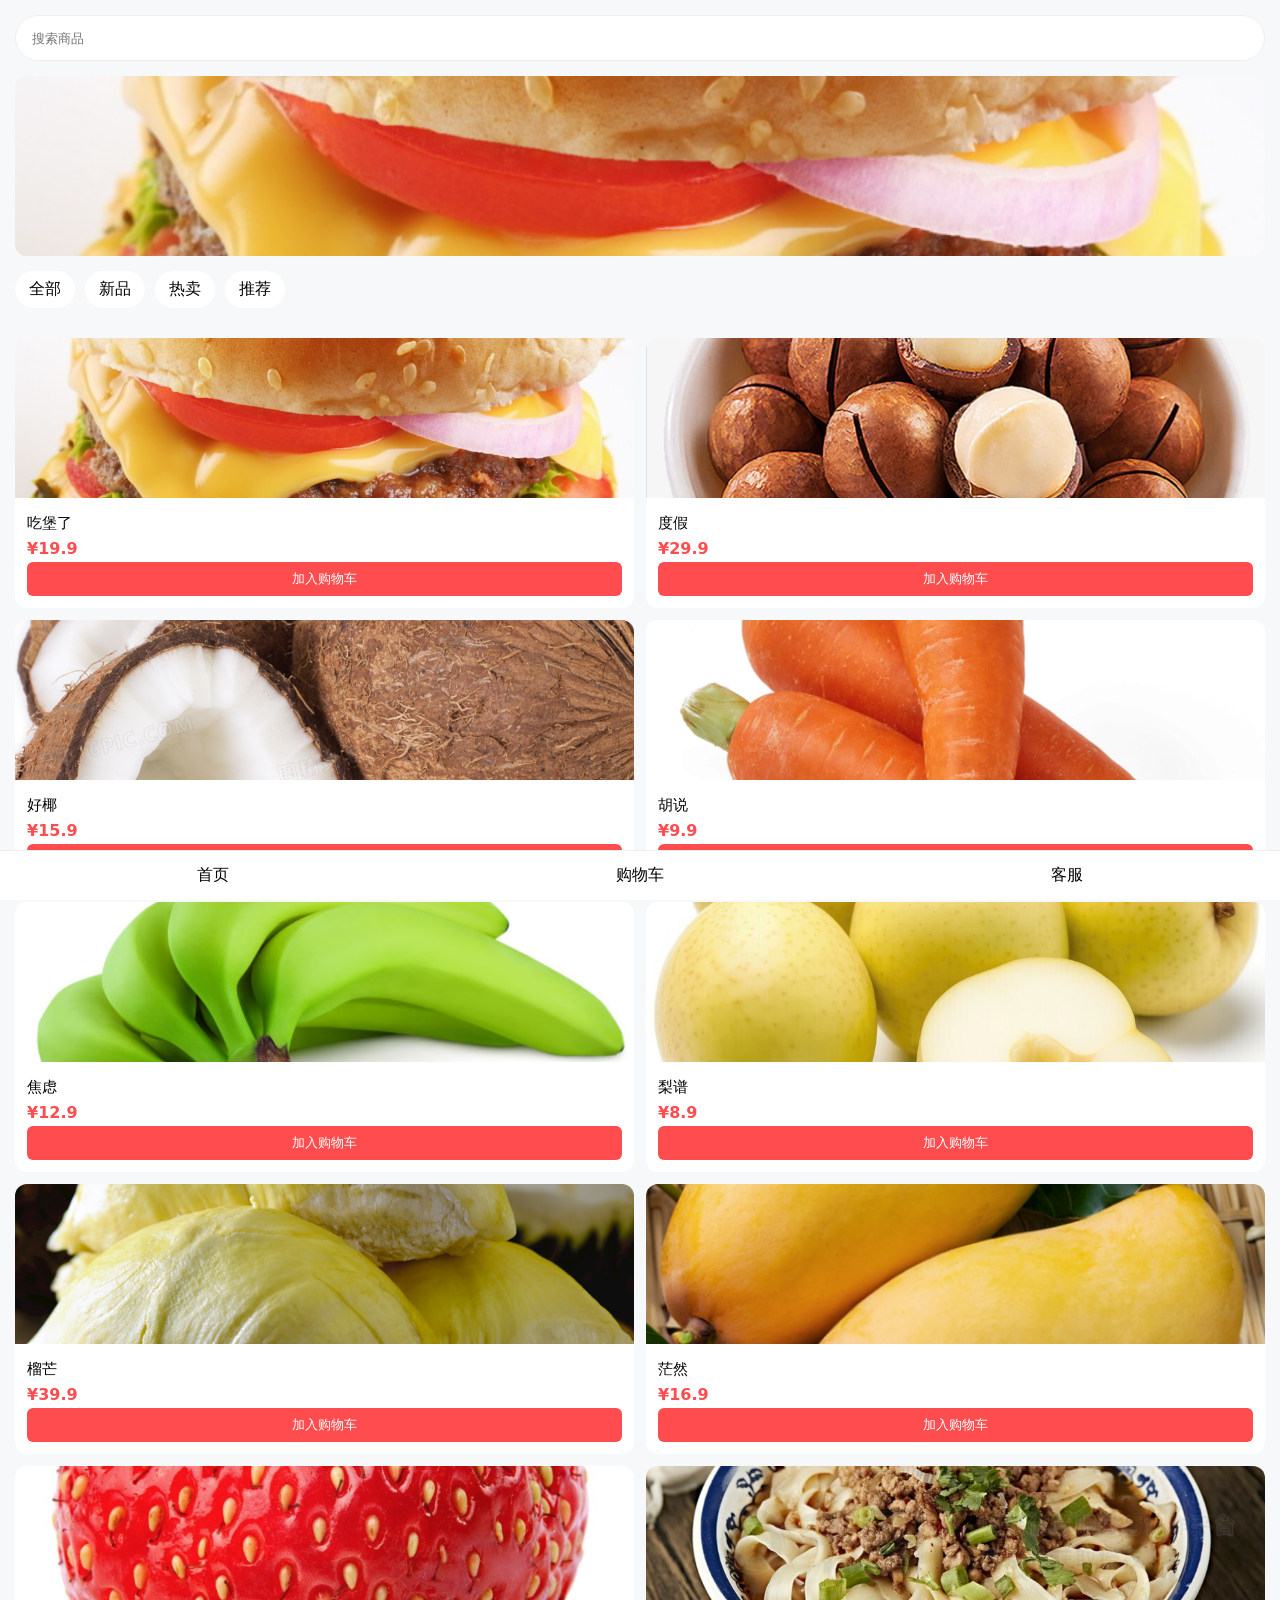
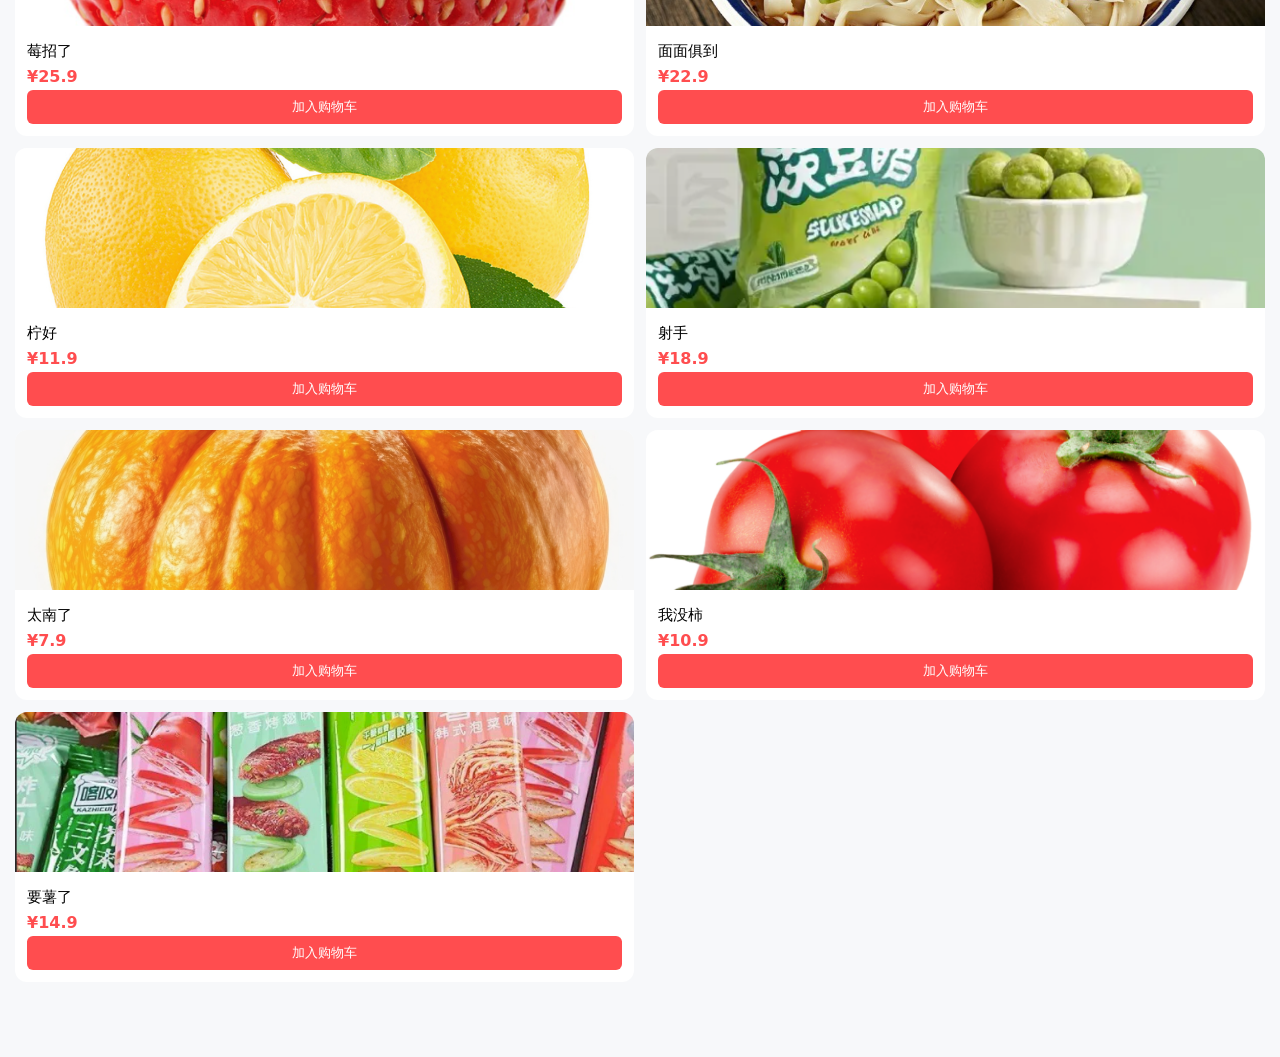
==== index.html @ 1a8d19d8 "Update and rename 首页index.html to index.html" ====
<!DOCTYPE html>
<html lang="zh-CN">
<head>
<meta charset="UTF-8">
<meta name="viewport" content="width=device-width, initial-scale=1.0">
<title>快来买东西</title>
<style>
*{margin:0;padding:0;box-sizing:border-box;font-family:system-ui;}
body{background:#f7f8fa;padding-bottom:60px;}
.search{padding:15px;}
.search input{width:100%;height:46px;border-radius:23px;border:1px solid #eee;padding:0 16px;outline:none;}
.banner{height:180px;background:#ff4d4f;margin:0 15px;border-radius:12px;overflow:hidden;}
.banner img{width:100%;height:100%;object-fit:cover;}
.cate{display:flex;gap:10px;padding:15px;overflow-x:auto;}
.cate span{padding:8px 14px;background:#fff;border-radius:20px;white-space:nowrap;}
.goods{display:grid;grid-template-columns:1fr 1fr;gap:12px;padding:15px;}
.item{background:#fff;border-radius:12px;overflow:hidden;}
.item img{width:100%;height:160px;object-fit:cover;}
.info{padding:12px;}
.name{font-size:15px;margin-bottom:6px;}
.price{color:#ff4d4f;font-size:16px;font-weight:bold;}
.btn{background:#ff4d4f;color:#fff;border:none;width:100%;padding:8px 0;border-radius:6px;margin-top:4px;}
.nav{position:fixed;bottom:0;left:0;right:0;background:#fff;display:flex;border-top:1px solid #eee;}
.nav span{flex:1;text-align:center;padding:14px 0;cursor:pointer;}
</style>
</head>

<body>
<div class="search">
<input id="searchInput" placeholder="搜索商品">
</div>

<div class="banner">
<img src="images/吃堡了.png">
</div>

<div class="cate">
<span>全部</span><span>新品</span><span>热卖</span><span>推荐</span>
</div>

<div class="goods" id="list"></div>

<div class="nav">
<span onclick="goHome()">首页</span>
<span onclick="goCart()">购物车</span>
<span onclick="goService()">客服</span>
</div>

<script src="script.js"></script>
<script>
let goods = [
  {id:1,name:"吃堡了",image:"images/吃堡了.png",price:19.9},
  {id:2,name:"度假",image:"images/度假.png",price:29.9},
  {id:3,name:"好椰",image:"images/好椰.png",price:15.9},
  {id:4,name:"胡说",image:"images/胡说.png",price:9.9},
  {id:5,name:"焦虑",image:"images/焦虑.png",price:12.9},
  {id:6,name:"梨谱",image:"images/梨谱.png",price:8.9},
  {id:7,name:"榴芒",image:"images/榴芒.png",price:39.9},
  {id:8,name:"茫然",image:"images/茫然.png",price:16.9},
  {id:9,name:"莓招了",image:"images/莓招了.png",price:25.9},
  {id:10,name:"面面俱到",image:"images/面面俱到.png",price:22.9},
  {id:11,name:"柠好",image:"images/柠好.png",price:11.9},
  {id:12,name:"射手",image:"images/射手.png",price:18.9},
  {id:13,name:"太南了",image:"images/太南了.png",price:7.9},
  {id:14,name:"我没柿",image:"images/我没柿.png",price:10.9},
  {id:15,name:"要薯了",image:"images/要薯了.png",price:14.9}
];

function render(){
  let list = document.getElementById('list');
  list.innerHTML = '';
  goods.forEach(item=>{
    list.innerHTML += `
    <div class="item" onclick="goDetail(${item.id})">
      <img src="${item.image}">
      <div class="info">
        <div class="name">${item.name}</div>
        <div class="price">¥${item.price}</div>
        <button class="btn" onclick="addCart(${item.id},event)">加入购物车</button>
      </div>
    </div>`;
  });
}

function goDetail(id){
  let item = goods.find(i=>i.id==id);
  localStorage.setItem('detail',JSON.stringify(item));
  location.href='detail.html';
}

function addCart(id,e){
  e.stopPropagation();
  let item = goods.find(i=>i.id==id);
  let cart = JSON.parse(localStorage.getItem('cart')||'[]');
  cart.push(item);
  localStorage.setItem('cart',JSON.stringify(cart));
  alert('已加入购物车');
}

render();
</script>
</body>
</html>
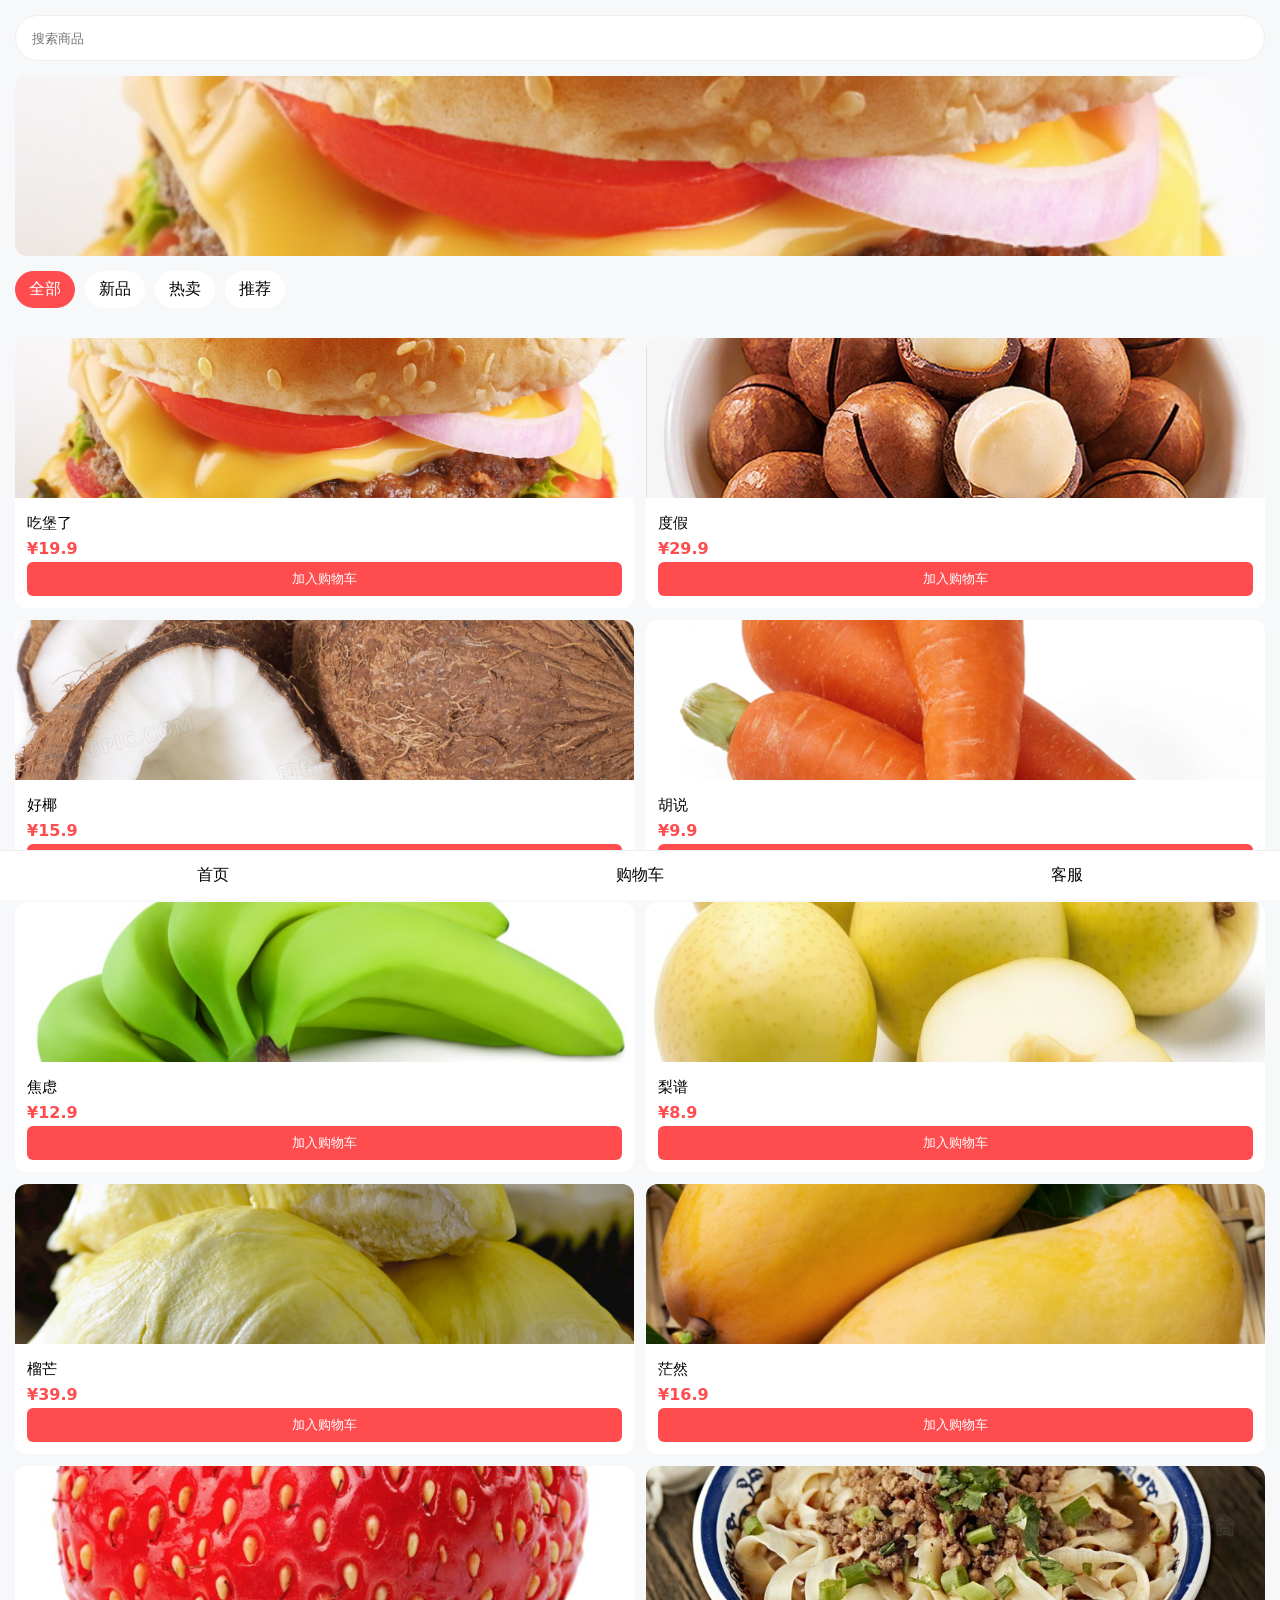
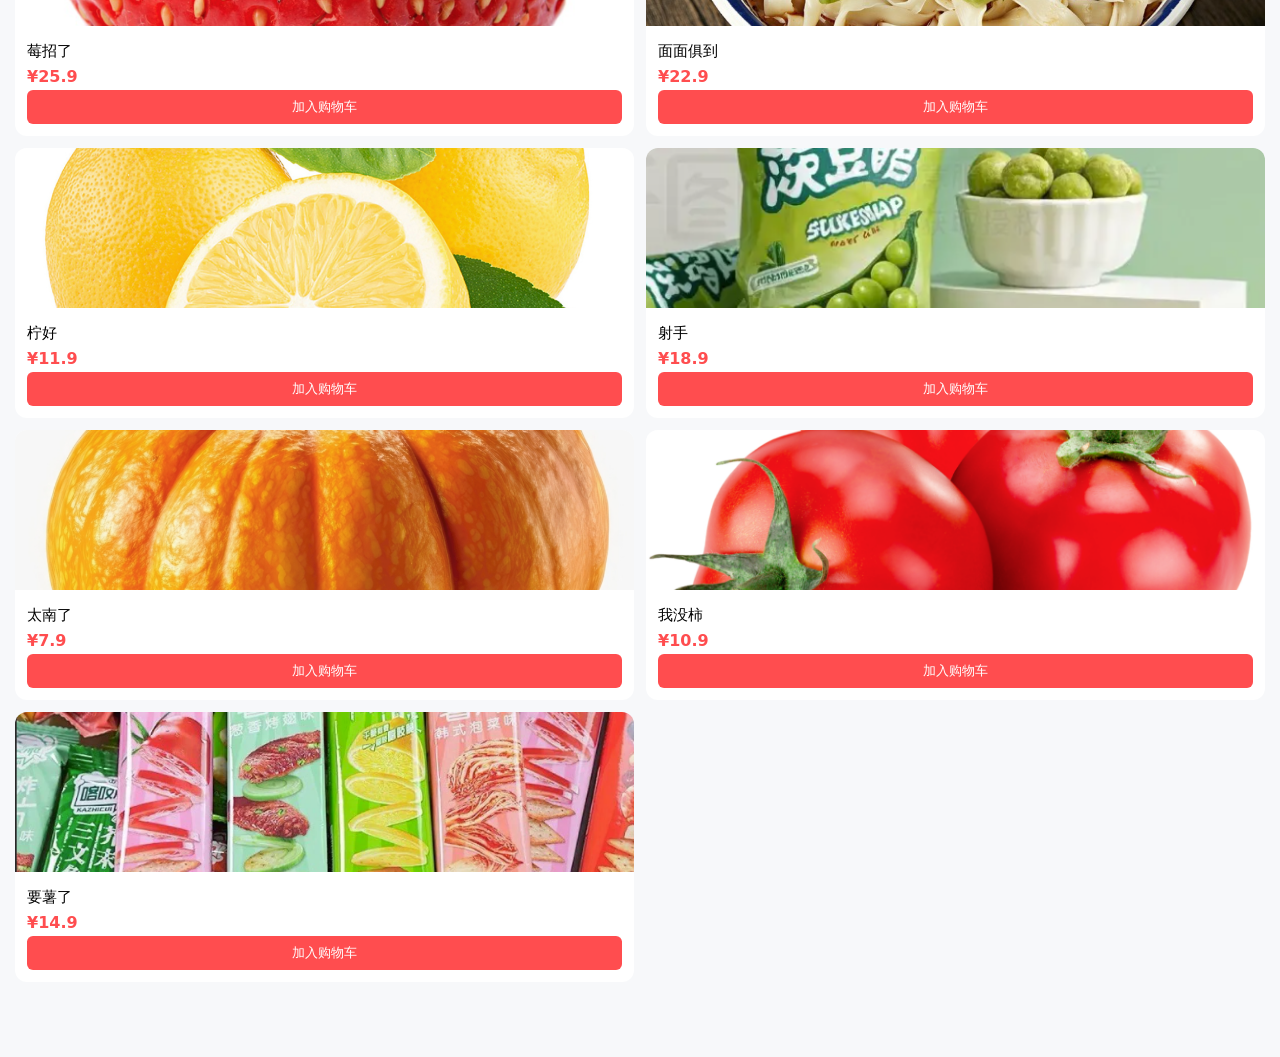
==== commit d3b42553: "Update index.html" ====
--- a/index.html
+++ b/index.html
@@ -3,7 +3,7 @@
 <head>
 <meta charset="UTF-8">
 <meta name="viewport" content="width=device-width, initial-scale=1.0">
-<title>快来买东西</title>
+<title>商城</title>
 <style>
 *{margin:0;padding:0;box-sizing:border-box;font-family:system-ui;}
 body{background:#f7f8fa;padding-bottom:60px;}
@@ -12,7 +12,8 @@
 .banner{height:180px;background:#ff4d4f;margin:0 15px;border-radius:12px;overflow:hidden;}
 .banner img{width:100%;height:100%;object-fit:cover;}
 .cate{display:flex;gap:10px;padding:15px;overflow-x:auto;}
-.cate span{padding:8px 14px;background:#fff;border-radius:20px;white-space:nowrap;}
+.cate span{padding:8px 14px;background:#fff;border-radius:20px;white-space:nowrap;cursor:pointer;}
+.cate span.active{background:#ff4d4f;color:#fff;}
 .goods{display:grid;grid-template-columns:1fr 1fr;gap:12px;padding:15px;}
 .item{background:#fff;border-radius:12px;overflow:hidden;}
 .item img{width:100%;height:160px;object-fit:cover;}
@@ -27,7 +28,7 @@
 
 <body>
 <div class="search">
-<input id="searchInput" placeholder="搜索商品">
+<input id="searchInput" placeholder="搜索商品" oninput="searchGoods()">
 </div>
 
 <div class="banner">
@@ -35,7 +36,10 @@
 </div>
 
 <div class="cate">
-<span>全部</span><span>新品</span><span>热卖</span><span>推荐</span>
+<span class="active" onclick="changeCate('all')">全部</span>
+<span onclick="changeCate('新品')">新品</span>
+<span onclick="changeCate('热卖')">热卖</span>
+<span onclick="changeCate('推荐')">推荐</span>
 </div>
 
 <div class="goods" id="list"></div>
@@ -49,27 +53,29 @@
 <script src="script.js"></script>
 <script>
 let goods = [
-  {id:1,name:"吃堡了",image:"images/吃堡了.png",price:19.9},
-  {id:2,name:"度假",image:"images/度假.png",price:29.9},
-  {id:3,name:"好椰",image:"images/好椰.png",price:15.9},
-  {id:4,name:"胡说",image:"images/胡说.png",price:9.9},
-  {id:5,name:"焦虑",image:"images/焦虑.png",price:12.9},
-  {id:6,name:"梨谱",image:"images/梨谱.png",price:8.9},
-  {id:7,name:"榴芒",image:"images/榴芒.png",price:39.9},
-  {id:8,name:"茫然",image:"images/茫然.png",price:16.9},
-  {id:9,name:"莓招了",image:"images/莓招了.png",price:25.9},
-  {id:10,name:"面面俱到",image:"images/面面俱到.png",price:22.9},
-  {id:11,name:"柠好",image:"images/柠好.png",price:11.9},
-  {id:12,name:"射手",image:"images/射手.png",price:18.9},
-  {id:13,name:"太南了",image:"images/太南了.png",price:7.9},
-  {id:14,name:"我没柿",image:"images/我没柿.png",price:10.9},
-  {id:15,name:"要薯了",image:"images/要薯了.png",price:14.9}
+  {id:1,name:"吃堡了",image:"images/吃堡了.png",price:19.9,desc:"超搞笑谐音梗，吃了就饱了，治愈不开心！",type:"热卖"},
+  {id:2,name:"度假",image:"images/度假.png",price:29.9,desc:"我想去度假，不想上班啊！",type:"新品"},
+  {id:3,name:"好椰",image:"images/好椰.png",price:15.9,desc:"好耶！变成好椰！",type:"推荐"},
+  {id:4,name:"胡说",image:"images/胡说.png",price:9.9,desc:"你在胡说什么？",type:"热卖"},
+  {id:5,name:"焦虑",image:"images/焦虑.png",price:12.9,desc:"每天都在焦虑，啥也不想干",type:"新品"},
+  {id:6,name:"梨谱",image:"images/梨谱.png",price:8.9,desc:"离了大谱！",type:"推荐"},
+  {id:7,name:"榴芒",image:"images/榴芒.png",price:39.9,desc:"你就是个流氓！",type:"热卖"},
+  {id:8,name:"茫然",image:"images/茫然.png",price:16.9,desc:"我现在很茫然…",type:"新品"},
+  {id:9,name:"莓招了",image:"images/莓招了.png",price:25.9,desc:"没招了！救救我",type:"推荐"},
+  {id:10,name:"面面俱到",image:"images/面面俱到.png",price:22.9,desc:"面条都比你努力",type:"热卖"},
+  {id:11,name:"柠好",image:"images/柠好.png",price:11.9,desc:"你好！柠好！",type:"新品"},
+  {id:12,name:"射手",image:"images/射手.png",price:18.9,desc:"我是射手，别惹我",type:"推荐"},
+  {id:13,name:"太南了",image:"images/太南了.png",price:7.9,desc:"太难了！我太南了",type:"热卖"},
+  {id:14,name:"我没柿",image:"images/我没柿.png",price:10.9,desc:"我没事！我没柿！",type:"新品"},
+  {id:15,name:"要薯了",image:"images/要薯了.png",price:14.9,desc:"要死了！要薯了！",type:"推荐"}
 ];
+
+let currentList = [...goods];
 
 function render(){
   let list = document.getElementById('list');
   list.innerHTML = '';
-  goods.forEach(item=>{
+  currentList.forEach(item=>{
     list.innerHTML += `
     <div class="item" onclick="goDetail(${item.id})">
       <img src="${item.image}">
@@ -97,6 +103,23 @@
   alert('已加入购物车');
 }
 
+function searchGoods(){
+  let key = document.getElementById('searchInput').value.toLowerCase();
+  currentList = goods.filter(i=>i.name.toLowerCase().includes(key));
+  render();
+}
+
+function changeCate(type){
+  document.querySelectorAll('.cate span').forEach(s=>s.classList.remove('active'));
+  event.target.classList.add('active');
+  if(type=='all'){
+    currentList=[...goods];
+  }else{
+    currentList=goods.filter(i=>i.type==type);
+  }
+  render();
+}
+
 render();
 </script>
 </body>
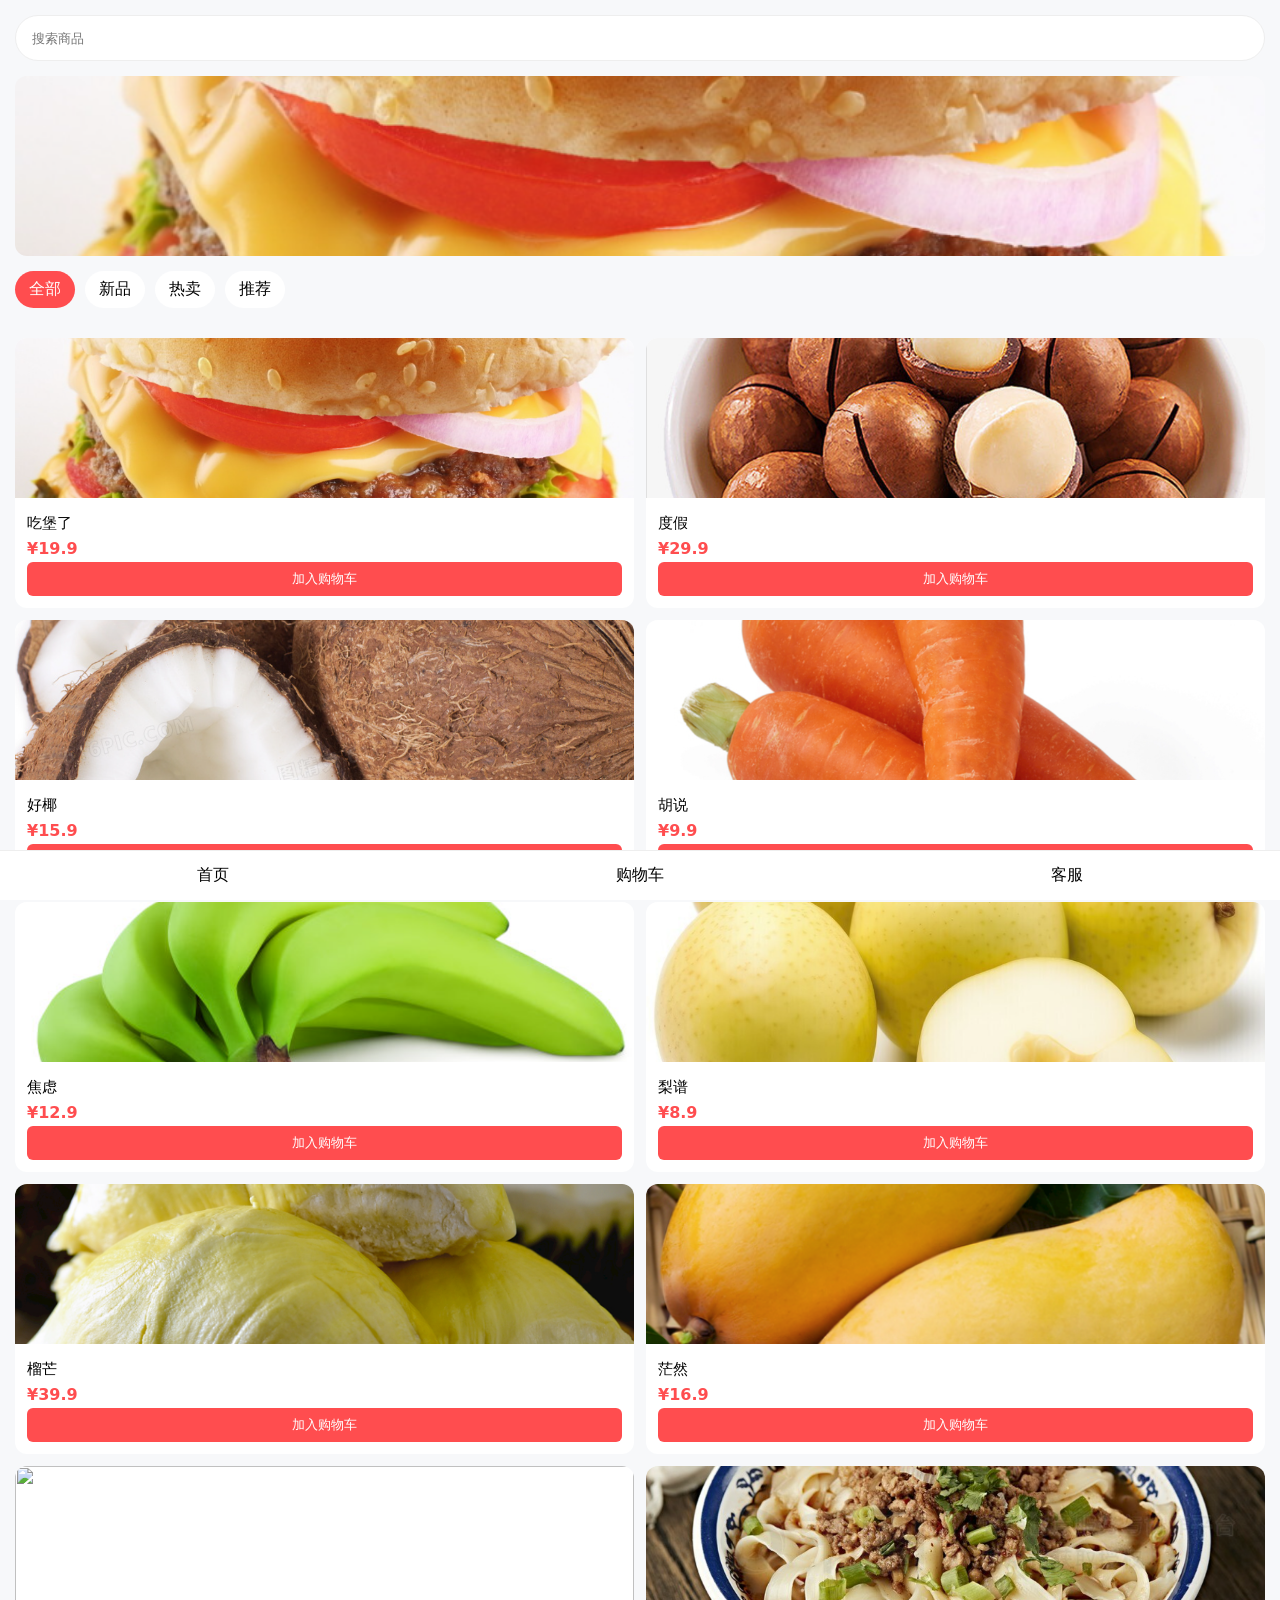
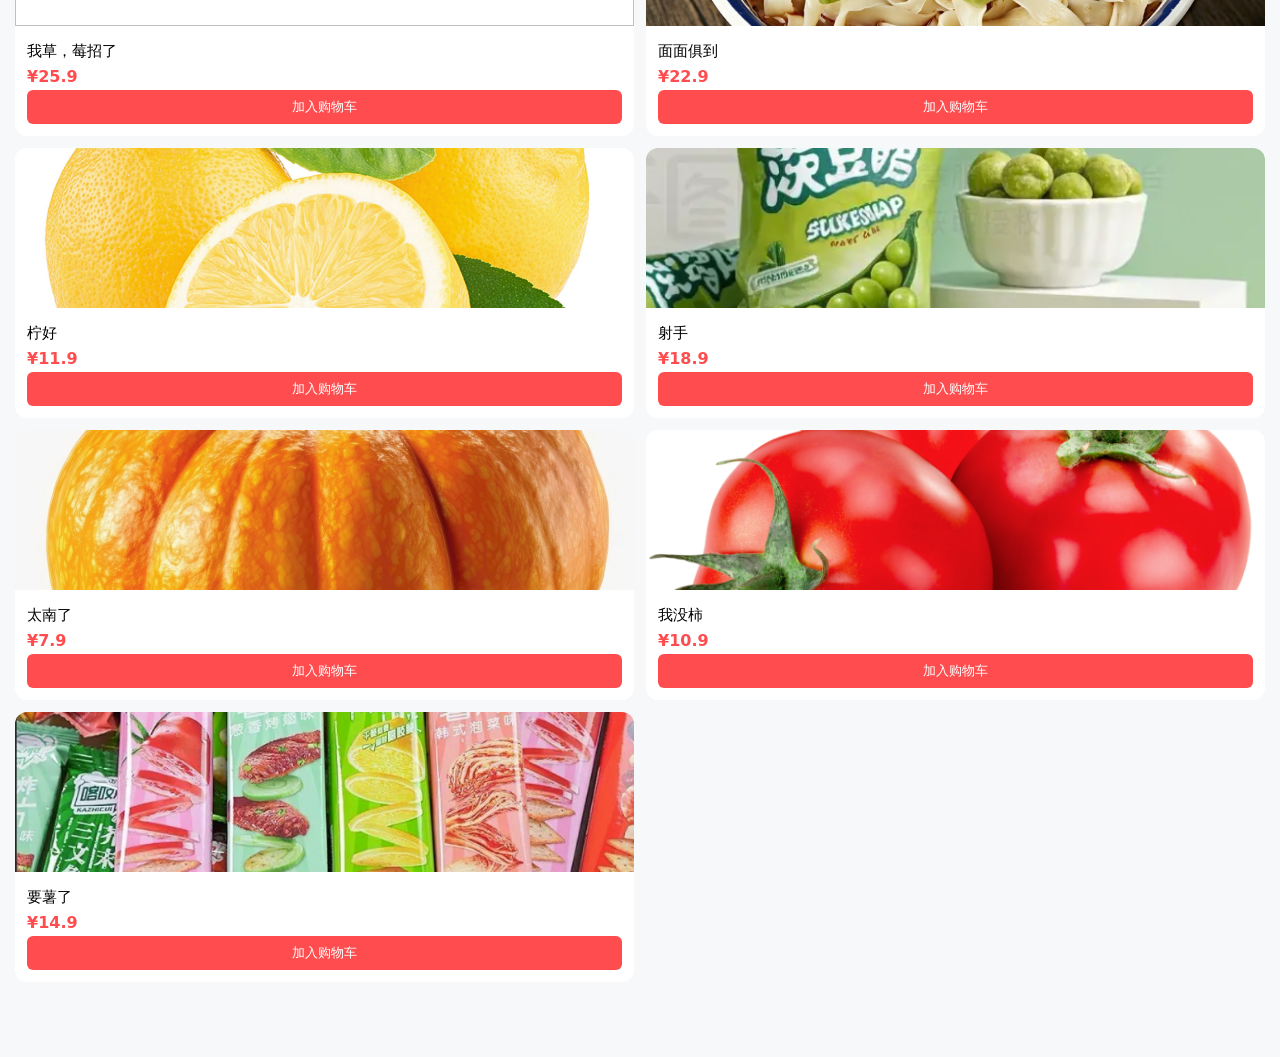
==== commit a084b97a: "Update index.html" ====
--- a/index.html
+++ b/index.html
@@ -53,21 +53,21 @@
 <script src="script.js"></script>
 <script>
 let goods = [
-  {id:1,name:"吃堡了",image:"images/吃堡了.png",price:19.9,desc:"超搞笑谐音梗，吃了就饱了，治愈不开心！",type:"热卖"},
-  {id:2,name:"度假",image:"images/度假.png",price:29.9,desc:"我想去度假，不想上班啊！",type:"新品"},
+  {id:1,name:"吃堡了",image:"images/吃堡了.png",price:19.9,desc:"吃了就饱了，治愈不开心！",type:"热卖"},
+  {id:2,name:"度假",image:"images/度假.png",price:29.9,desc:"想去度假，不想上学",type:"新品"},
   {id:3,name:"好椰",image:"images/好椰.png",price:15.9,desc:"好耶！变成好椰！",type:"推荐"},
   {id:4,name:"胡说",image:"images/胡说.png",price:9.9,desc:"你在胡说什么？",type:"热卖"},
-  {id:5,name:"焦虑",image:"images/焦虑.png",price:12.9,desc:"每天都在焦虑，啥也不想干",type:"新品"},
-  {id:6,name:"梨谱",image:"images/梨谱.png",price:8.9,desc:"离了大谱！",type:"推荐"},
+  {id:5,name:"焦虑",image:"images/焦虑.png",price:12.9,desc:"提前焦虑就是在吃屎",type:"新品"},
+  {id:6,name:"梨谱",image:"images/梨谱.png",price:8.9,desc:"离离原上谱！",type:"推荐"},
   {id:7,name:"榴芒",image:"images/榴芒.png",price:39.9,desc:"你就是个流氓！",type:"热卖"},
   {id:8,name:"茫然",image:"images/茫然.png",price:16.9,desc:"我现在很茫然…",type:"新品"},
-  {id:9,name:"莓招了",image:"images/莓招了.png",price:25.9,desc:"没招了！救救我",type:"推荐"},
+  {id:9,name:"我草，莓招了",image:"images/我草，莓招了.png",price:25.9,desc:"没招了！救救我",type:"推荐"},
   {id:10,name:"面面俱到",image:"images/面面俱到.png",price:22.9,desc:"面条都比你努力",type:"热卖"},
   {id:11,name:"柠好",image:"images/柠好.png",price:11.9,desc:"你好！柠好！",type:"新品"},
-  {id:12,name:"射手",image:"images/射手.png",price:18.9,desc:"我是射手，别惹我",type:"推荐"},
+  {id:12,name:"射手",image:"images/射手.png",price:18.9,desc:"我是后羿",type:"推荐"},
   {id:13,name:"太南了",image:"images/太南了.png",price:7.9,desc:"太难了！我太南了",type:"热卖"},
-  {id:14,name:"我没柿",image:"images/我没柿.png",price:10.9,desc:"我没事！我没柿！",type:"新品"},
-  {id:15,name:"要薯了",image:"images/要薯了.png",price:14.9,desc:"要死了！要薯了！",type:"推荐"}
+  {id:14,name:"我没柿",image:"images/我没柿.png",price:10.9,desc:"没逝，真没柿！",type:"新品"},
+  {id:15,name:"要薯了",image:"images/要薯了.png",price:14.9,desc:"薯薯我啊！",type:"推荐"}
 ];
 
 let currentList = [...goods];
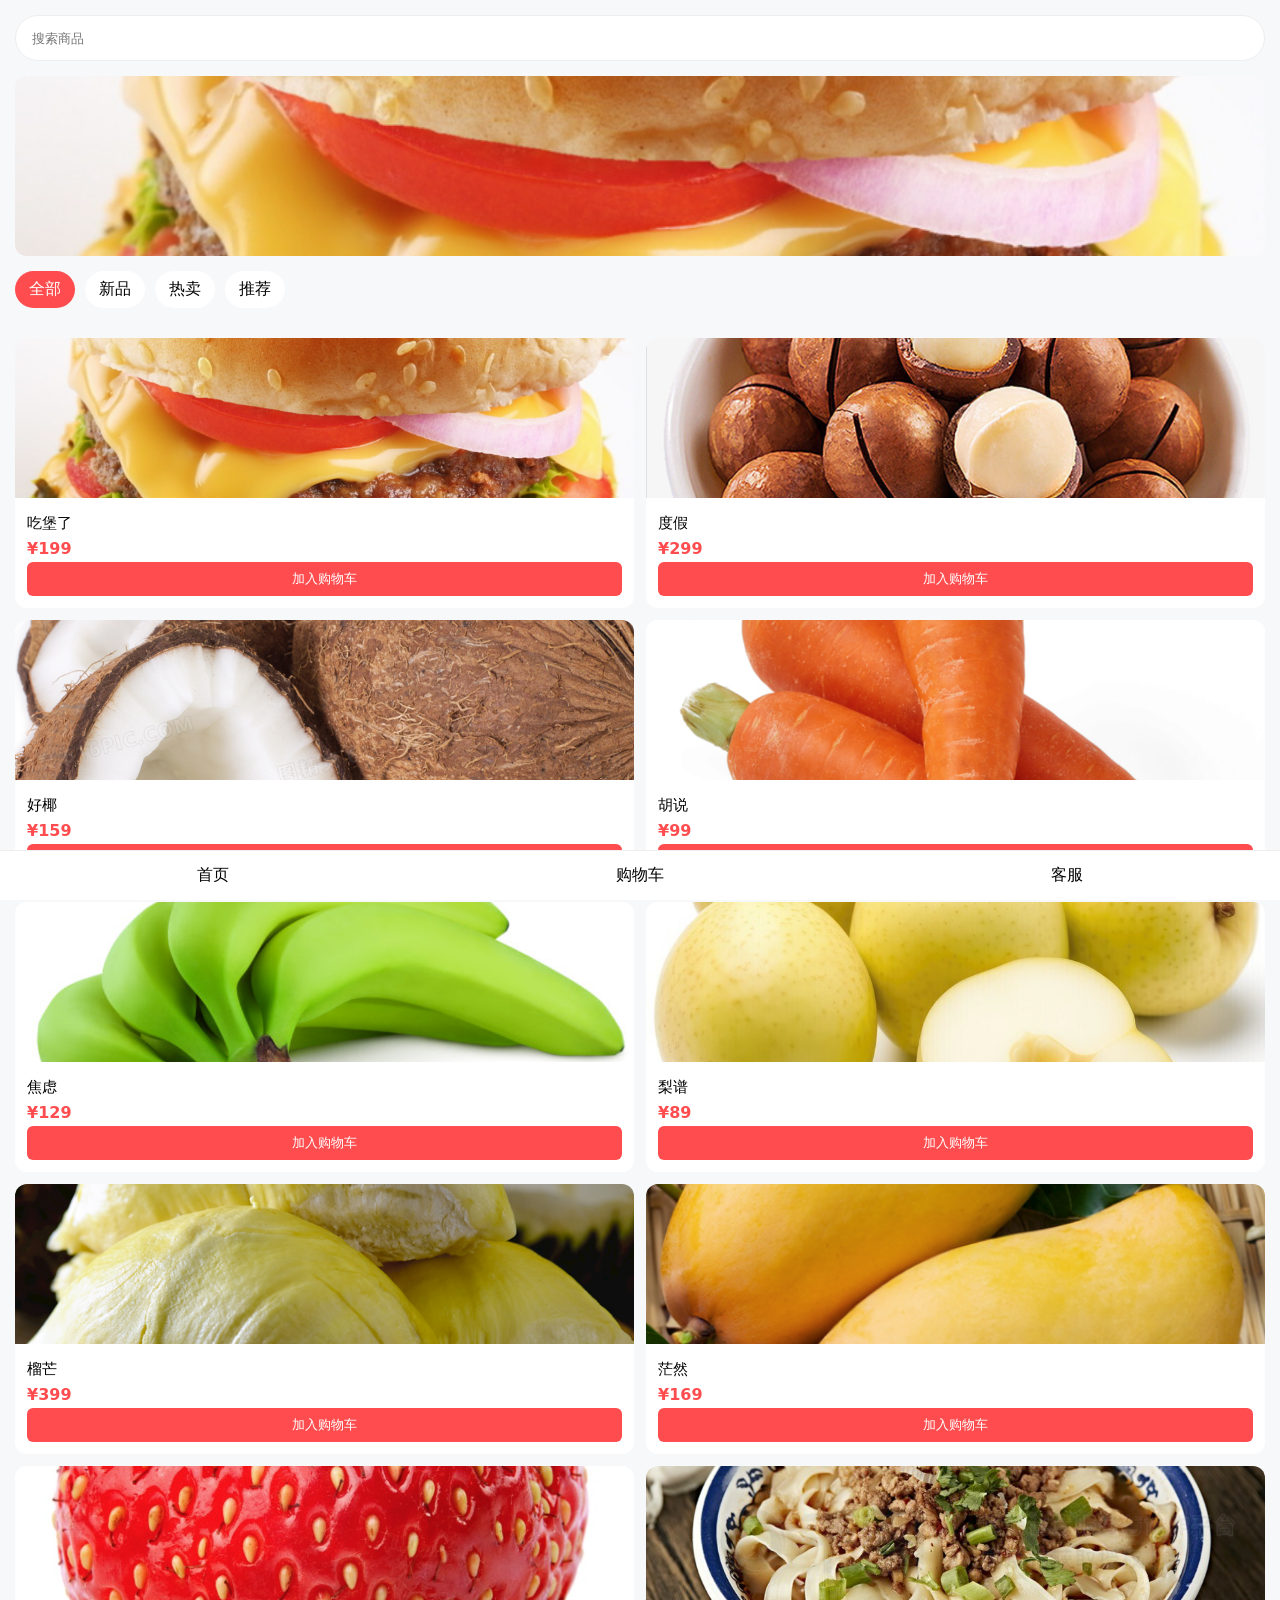
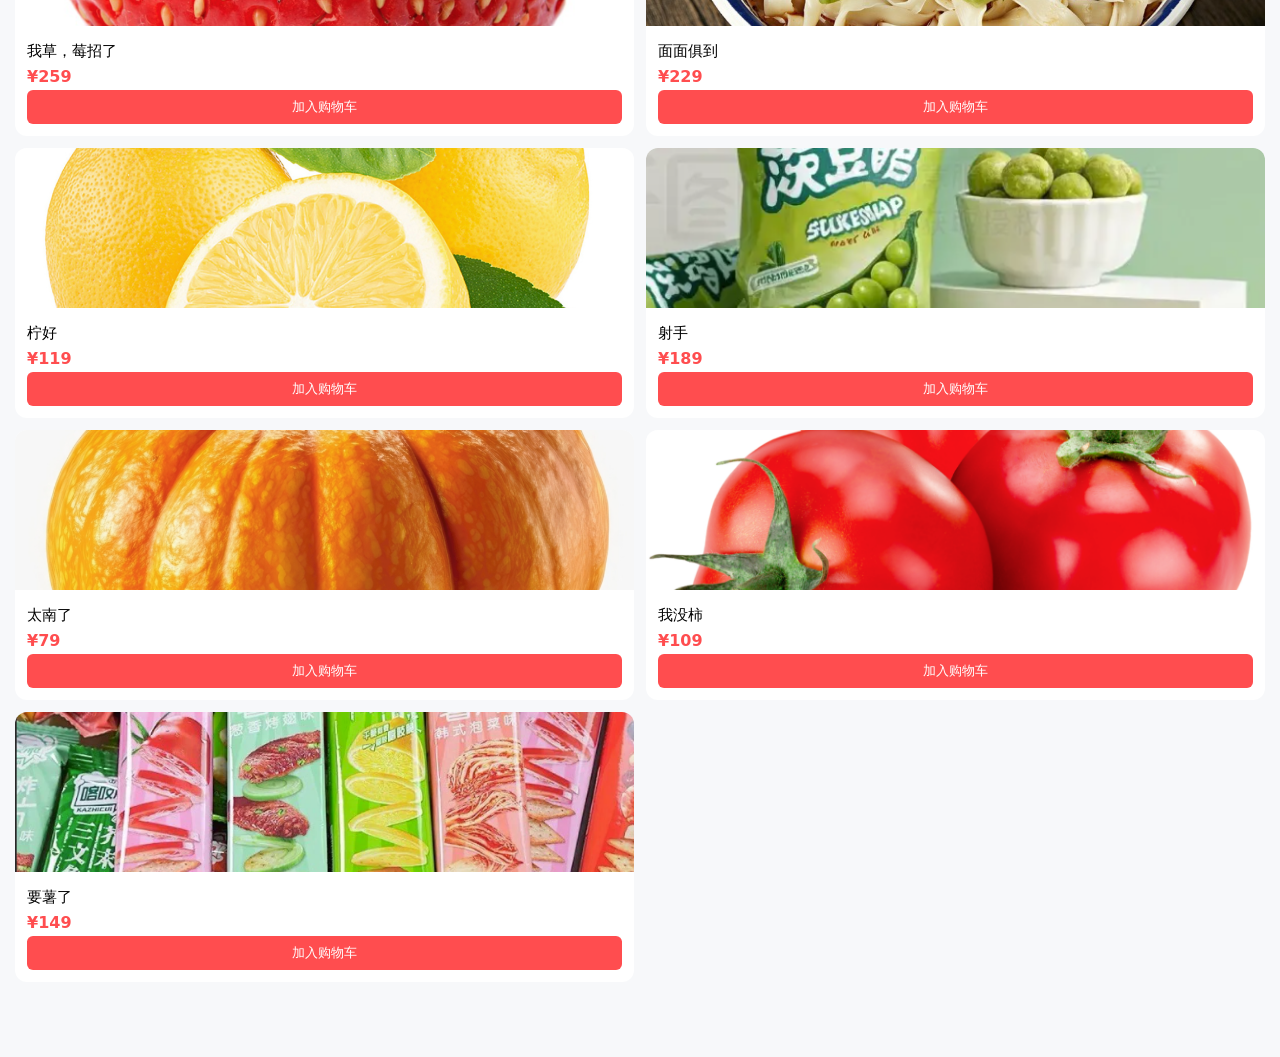
==== commit 9659caf0: "Adjust item prices in index.html Updated item prices in the goods array." ====
--- a/index.html
+++ b/index.html
@@ -53,21 +53,21 @@
 <script src="script.js"></script>
 <script>
 let goods = [
-  {id:1,name:"吃堡了",image:"images/吃堡了.png",price:19.9,desc:"吃了就饱了，治愈不开心！",type:"热卖"},
-  {id:2,name:"度假",image:"images/度假.png",price:29.9,desc:"想去度假，不想上学",type:"新品"},
-  {id:3,name:"好椰",image:"images/好椰.png",price:15.9,desc:"好耶！变成好椰！",type:"推荐"},
-  {id:4,name:"胡说",image:"images/胡说.png",price:9.9,desc:"你在胡说什么？",type:"热卖"},
-  {id:5,name:"焦虑",image:"images/焦虑.png",price:12.9,desc:"提前焦虑就是在吃屎",type:"新品"},
-  {id:6,name:"梨谱",image:"images/梨谱.png",price:8.9,desc:"离离原上谱！",type:"推荐"},
-  {id:7,name:"榴芒",image:"images/榴芒.png",price:39.9,desc:"你就是个流氓！",type:"热卖"},
-  {id:8,name:"茫然",image:"images/茫然.png",price:16.9,desc:"我现在很茫然…",type:"新品"},
-  {id:9,name:"我草，莓招了",image:"images/我草，莓招了.png",price:25.9,desc:"没招了！救救我",type:"推荐"},
-  {id:10,name:"面面俱到",image:"images/面面俱到.png",price:22.9,desc:"面条都比你努力",type:"热卖"},
-  {id:11,name:"柠好",image:"images/柠好.png",price:11.9,desc:"你好！柠好！",type:"新品"},
-  {id:12,name:"射手",image:"images/射手.png",price:18.9,desc:"我是后羿",type:"推荐"},
-  {id:13,name:"太南了",image:"images/太南了.png",price:7.9,desc:"太难了！我太南了",type:"热卖"},
-  {id:14,name:"我没柿",image:"images/我没柿.png",price:10.9,desc:"没逝，真没柿！",type:"新品"},
-  {id:15,name:"要薯了",image:"images/要薯了.png",price:14.9,desc:"薯薯我啊！",type:"推荐"}
+  {id:1,name:"吃堡了",image:"images/吃堡了.png",price:199,desc:"吃了就饱了，治愈不开心！",type:"热卖"},
+  {id:2,name:"度假",image:"images/度假.png",price:299,desc:"想去度假，不想上学",type:"新品"},
+  {id:3,name:"好椰",image:"images/好椰.png",price:159,desc:"好耶！变成好椰！",type:"推荐"},
+  {id:4,name:"胡说",image:"images/胡说.png",price:99,desc:"你在胡说什么？",type:"热卖"},
+  {id:5,name:"焦虑",image:"images/焦虑.png",price:129,desc:"提前焦虑就是在吃屎",type:"新品"},
+  {id:6,name:"梨谱",image:"images/梨谱.png",price:89,desc:"离离原上谱！",type:"推荐"},
+  {id:7,name:"榴芒",image:"images/榴芒.png",price:399,desc:"你就是个流氓！",type:"热卖"},
+  {id:8,name:"茫然",image:"images/茫然.png",price:169,desc:"我现在很茫然…",type:"新品"},
+  {id:9,name:"我草，莓招了",image:"images/我草，莓招了.png",price:259,desc:"没招了！救救我",type:"推荐"},
+  {id:10,name:"面面俱到",image:"images/面面俱到.png",price:229,desc:"面条都比你努力",type:"热卖"},
+  {id:11,name:"柠好",image:"images/柠好.png",price:119,desc:"你好！柠好！",type:"新品"},
+  {id:12,name:"射手",image:"images/射手.png",price:189,desc:"我是后羿",type:"推荐"},
+  {id:13,name:"太南了",image:"images/太南了.png",price:79,desc:"太难了！我太南了",type:"热卖"},
+  {id:14,name:"我没柿",image:"images/我没柿.png",price:109,desc:"没逝，真没柿！",type:"新品"},
+  {id:15,name:"要薯了",image:"images/要薯了.png",price:149,desc:"薯薯我啊！",type:"推荐"}
 ];
 
 let currentList = [...goods];
